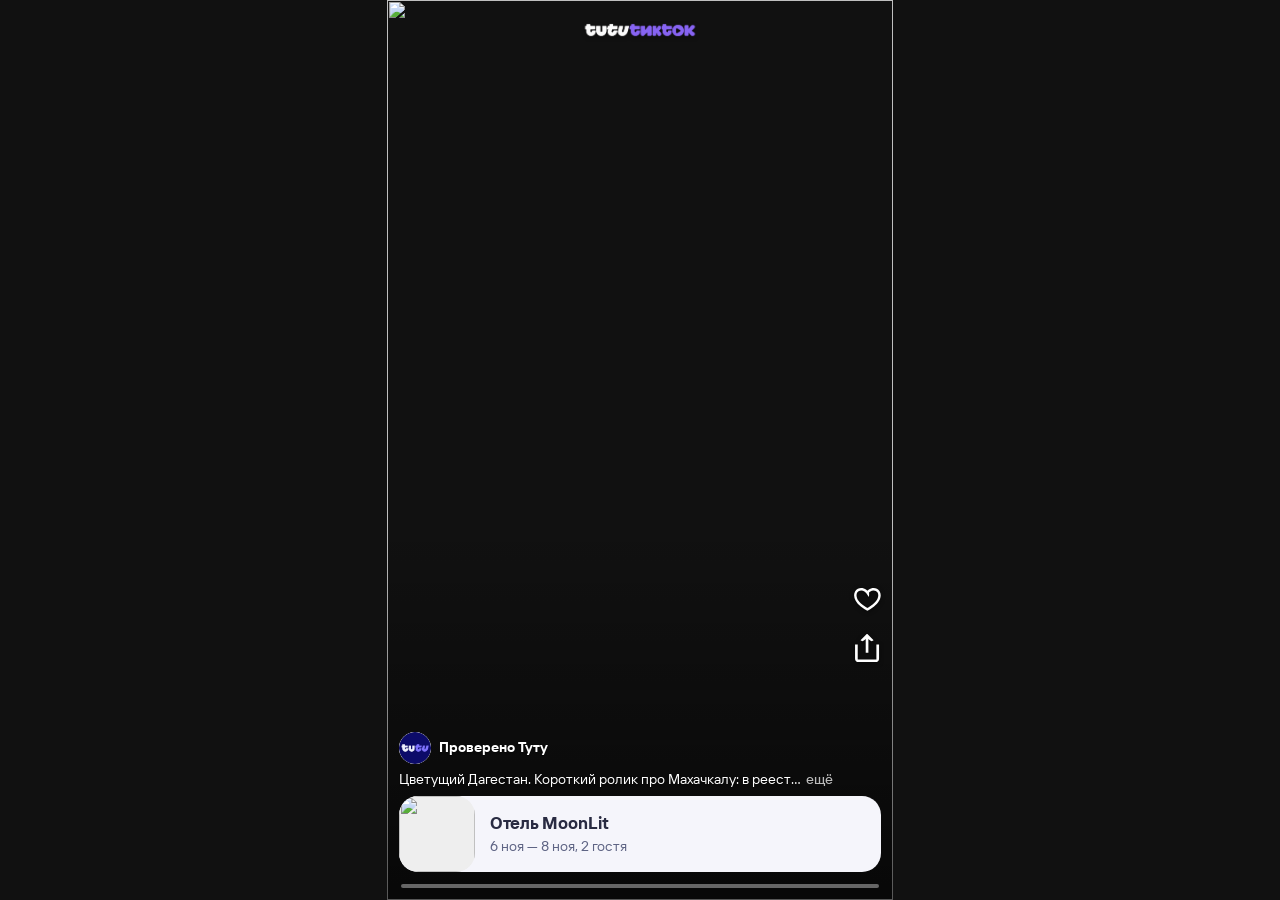
==== index.html @ d4007e40 "Fix feed playback startup and defer preloading" ====
<!DOCTYPE html>
<html lang="ru">
<head>
  <meta charset="utf-8" />
  <meta name="viewport" content="width=device-width, initial-scale=1, viewport-fit=cover" />
  <title>ТУТУТИКТОК — тревел лента</title>
  <link rel="icon" type="image/png" href="assets/brand/tututiktok-badge-transparent.png" />
  <link rel="icon" type="image/svg+xml" href="assets/brand/favicon.svg" />
  <link rel="apple-touch-icon" href="assets/brand/tututiktok-badge-transparent.png" />
  <link rel="preload" href="assets/fonts/tutu-sans-regular.woff2" as="font" type="font/woff2" crossorigin />
  <link rel="preload" href="assets/fonts/tutu-sans-bold.woff2" as="font" type="font/woff2" crossorigin />
  <link rel="preconnect" href="https://kinescope.io" crossorigin />
  <link rel="preconnect" href="https://player.kinescope.io" crossorigin />
  <link rel="stylesheet" href="feed.css?v=37" />
</head>
<body>
  <main class="phone">
    <div class="frame">
      <div class="feed" id="feed" tabindex="0"></div>
      <header class="topbar">
        <p class="brand"><img src="assets/brand/tututiktok-logo.png" alt="ТУТУТИКТОК" /></p>
      </header>
      <div class="scrub">
        <div class="scrub-bar"><div class="scrub-fill" id="scrub"></div><input id="seek" class="seek" type="range" min="0" max="1000" value="0" aria-label="Перемотать видео" /></div>
      </div>
      <p class="status" id="status" hidden></p>
      <button class="retry-button" id="retry" type="button" hidden>Повторить</button>
    </div>
  </main>
  <script>
    window.onKinescopeIframeAPIReady = window.onKinescopeIframeApiReady = function (factory) {
      window.__kinescopeFactory = factory;
      window.dispatchEvent(new Event("kinescope-ready"));
    };
  </script>
  <script async src="https://player.kinescope.io/latest/iframe.player.js"></script>
  <script src="feed-data.js?v=3"></script>
  <script src="feed.js?v=40"></script>
</body>
</html>
---- feed.css ----
@font-face {
  font-family: "Tutu Sans";
  src: url("assets/fonts/tutu-sans-regular.woff2") format("woff2");
  font-style: normal;
  font-weight: 400;
  font-display: swap;
}

@font-face {
  font-family: "Tutu Sans";
  src: url("assets/fonts/tutu-sans-medium.woff2") format("woff2");
  font-style: normal;
  font-weight: 500;
  font-display: swap;
}

@font-face {
  font-family: "Tutu Sans";
  src: url("assets/fonts/tutu-sans-demibold.woff2") format("woff2");
  font-style: normal;
  font-weight: 600;
  font-display: swap;
}

@font-face {
  font-family: "Tutu Sans";
  src: url("assets/fonts/tutu-sans-bold.woff2") format("woff2");
  font-style: normal;
  font-weight: 700;
  font-display: swap;
}

:root {
  color-scheme: dark;
  font-synthesis: none;
  --ink: #fff;
  --price: #6d4aff;
  --card: #fff;
}

* { box-sizing: border-box; }

html, body {
  margin: 0;
  height: 100%;
  background: #111;
  color: var(--ink);
  font-family: "Tutu Sans", -apple-system, BlinkMacSystemFont, "Segoe UI", sans-serif;
}

button, a { font-family: inherit; }

.phone {
  height: 100dvh;
  display: grid;
  place-items: center;
  background: #111;
}

.frame {
  --feed-safe-bottom: env(safe-area-inset-bottom);
  --feed-letterbox-inset: 0px;
  position: relative;
  width: min(100vw, calc(100dvh * 9 / 16));
  height: min(100dvh, calc(100vw * 16 / 9));
  overflow: hidden;
  background: #000;
  container-type: size;
}

@media (max-aspect-ratio: 9/16) {
  .frame {
    --feed-safe-bottom: 0px;
    --feed-letterbox-inset: env(safe-area-inset-bottom);
  }
}

.player-slot {
  position: absolute;
  inset: 0;
  z-index: 1;
  background: #000;
  pointer-events: none;
}

.player-slot iframe,
.player-slot > div,
.player-slot video {
  width: 100%;
  height: 100%;
  border: 0;
  display: block;
}

.player-slot video { object-fit: cover; }

.feed {
  position: absolute;
  inset: 0;
  z-index: 2;
  overflow-y: scroll;
  scroll-snap-type: y mandatory;
  scrollbar-width: none;
}

.feed::-webkit-scrollbar { display: none; }

.slide {
  position: relative;
  height: 100cqh;
  scroll-snap-align: start;
  scroll-snap-stop: always;
}

.poster {
  position: absolute;
  inset: 0;
  z-index: 2;
  width: 100%;
  height: 100%;
  object-fit: cover;
  background: #111;
}

.slide.is-revealed .poster { display: none; }

.playback-state { position: absolute; z-index: 3; top: 48%; left: 50%; display: none; transform: translate(-50%, -50%); pointer-events: none; }
.slide.is-active.is-paused .playback-state { display: block; }
.playback-pause-icon { position: relative; display: block; width: 48px; height: 48px; border-radius: 50%; background: #0007; }
.playback-pause-icon::after { content: ""; position: absolute; top: 14px; left: 19px; border-top: 10px solid transparent; border-bottom: 10px solid transparent; border-left: 15px solid #fff; }

.shade {
  position: absolute;
  z-index: 2;
  left: 0;
  right: 0;
  bottom: 0;
  height: 42%;
  background: linear-gradient(to top, rgba(0, 0, 0, 0.55), transparent);
  pointer-events: none;
}

.topbar {
  position: absolute;
  z-index: 4;
  top: calc(8px + env(safe-area-inset-top));
  left: 8px;
  right: 8px;
  height: 44px;
  display: flex;
  justify-content: center;
  align-items: center;
  pointer-events: none;
}

.rail-btn {
  position: relative;
  pointer-events: auto;
  width: 44px;
  height: 44px;
  padding: 0;
  border: 0;
  background: transparent;
  color: #fff;
  display: grid;
  place-items: center;
  filter: drop-shadow(0 1px 2px rgba(0, 0, 0, 0.6));
  cursor: pointer;
  touch-action: manipulation;
  -webkit-tap-highlight-color: transparent;
  transition: transform 160ms ease;
}

.rail-btn:active { transform: scale(0.93); }
.rail-btn:focus { outline: none; }
.rail-btn:focus-visible .heart-icon,
.rail-btn:focus-visible .share-icon { filter: drop-shadow(0 0 5px #A181FF); }
@media (hover: hover) { .rail-btn:hover { transform: scale(1.08); } }

.brand {
  margin: 0;
  display: flex;
  justify-content: center;
  min-width: 0;
}

.brand img {
  display: block;
  width: min(100%, 218px);
  height: 42px;
  object-fit: cover;
  object-position: center;
  filter: drop-shadow(0 1px 2px rgba(0, 0, 0, 0.5));
}


.rail {
  position: absolute;
  z-index: 3;
  right: 4px;
  bottom: calc(230px - var(--feed-letterbox-inset));
  display: flex;
  flex-direction: column;
  align-items: center;
  gap: 4px;
}

.slide:has(.offer + .offer) .rail { bottom: calc(294px - var(--feed-letterbox-inset)); }

.heart-icon, .share-icon { position: relative; display: block; width: 27.3px; height: 27.3px; }
.heart-icon::before, .heart-icon::after, .share-icon::before { content: ""; position: absolute; inset: 0; background: currentColor; -webkit-mask-position: center; mask-position: center; -webkit-mask-size: contain; mask-size: contain; -webkit-mask-repeat: no-repeat; mask-repeat: no-repeat; }
.heart-icon::before { -webkit-mask-image: url("assets/brand/feed-like-shape.svg"); mask-image: url("assets/brand/feed-like-shape.svg"); }
.heart-icon::after { background: #FD5623; -webkit-mask-image: url("assets/brand/feed-like-shape-fill.svg"); mask-image: url("assets/brand/feed-like-shape-fill.svg"); clip-path: inset(100% 0 0); transition: clip-path 280ms cubic-bezier(.2,.8,.2,1); }
.rail-btn.is-on .heart-icon::after { clip-path: inset(0); }
.rail-btn.is-on .heart-icon { animation: like-bounce 460ms cubic-bezier(.2,.8,.2,1) both; }
.share-icon::before { -webkit-mask-image: url("assets/brand/feed-share.svg"); mask-image: url("assets/brand/feed-share.svg"); }
@keyframes like-bounce { 0% { transform: translateY(0) scale(1); } 38% { transform: translateY(-6px) scale(1.2); } 68% { transform: translateY(2px) scale(.92); } 100% { transform: translateY(0) scale(1); } }
@media (prefers-reduced-motion: reduce) { .heart-icon::after { transition: none; } .rail-btn.is-on .heart-icon { animation: none; } }

.dock {
  position: absolute;
  z-index: 3;
  left: 12px;
  right: 12px;
  bottom: calc(28px + var(--feed-safe-bottom));
  display: flex;
  flex-direction: column;
  gap: 8px;
}

.author {
  display: flex;
  flex-direction: column;
  align-items: stretch;
  gap: 7px;
  padding-right: 48px;
}

.author-line { display: flex; align-items: center; gap: 8px; min-width: 0; }
.caption-line { display: flex; align-items: baseline; gap: 5px; min-width: 0; }

.avatar {
  width: 32px;
  height: 32px;
  border-radius: 50%;
  background: #d9d9d9;
  color: #222;
  display: grid;
  place-items: center;
  font-size: 14px;
  font-weight: 500;
  flex: none;
}
.avatar img { width: 100%; height: 100%; object-fit: cover; border-radius: inherit; }

.name,
.caption {
  margin: 0;
  text-shadow: 0 1px 2px rgba(0, 0, 0, 0.55);
}

.name {
  min-width: 0;
  overflow: hidden;
  font-size: 14px;
  font-weight: 700;
  line-height: 1.2;
  text-overflow: ellipsis;
  white-space: nowrap;
}

.caption {
  flex: 1;
  min-width: 0;
  overflow: hidden;
  font-size: 14px;
  font-weight: 400;
  line-height: 1.25;
  text-overflow: ellipsis;
  white-space: nowrap;
}

.bio.is-open .caption-line { display: block; }
.bio.is-open .caption {
  overflow: visible;
  text-overflow: clip;
  white-space: normal;
}

.more {
  flex: none;
  padding: 0;
  border: 0;
  background: none;
  color: rgba(255, 255, 255, 0.72);
  font-size: 14px;
  font-weight: 500;
  line-height: 1.25;
  white-space: nowrap;
}

.more[hidden] { display: none; }

.offer {
  height: 56px;
  display: grid;
  grid-template-columns: 40px 1fr 20px;
  align-items: center;
  gap: 8px;
  padding: 0 12px 0 8px;
  border-radius: 12px;
  background: var(--card);
  color: #111;
  text-decoration: none;
}

.thumb {
  width: 40px;
  height: 40px;
  border-radius: 8px;
  object-fit: cover;
  background: #eee;
}

.offer-text {
  min-width: 0;
  display: flex;
  flex-direction: column;
  gap: 1px;
}

.offer-title {
  font-size: 14px;
  font-weight: 500;
  line-height: 1.2;
  white-space: nowrap;
  overflow: hidden;
  text-overflow: ellipsis;
}

.offer-price {
  font-size: 13px;
  font-weight: 500;
  line-height: 1.2;
  color: var(--price);
}

.offer--hotel {
  height: 76px;
  grid-template-columns: 76px minmax(0, 1fr);
  gap: 0;
  padding: 0;
  overflow: hidden;
  border-radius: 19px;
  background: #f5f5fb;
  color: #292b42;
}

.offer--hotel .thumb {
  width: 76px;
  height: 76px;
  border-radius: 19px;
}

.offer--hotel .offer-text { gap: 5px; padding: 0 15px; }
.offer--hotel .offer-title { font-size: 17px; font-weight: 700; line-height: 1.15; }
.offer-stay { overflow: hidden; color: #5e6484; font-size: 14px; line-height: 1.2; text-overflow: ellipsis; white-space: nowrap; }
.offer--hotel .chevron { display: none; }

.chevron {
  color: #8a8a8a;
  display: grid;
  place-items: center;
}

.scrub {
  position: absolute;
  z-index: 4;
  left: 14px;
  right: 14px;
  bottom: calc(12px + var(--feed-safe-bottom));
  height: 4px;
  pointer-events: none;
}

.scrub-bar {
  position: absolute;
  top: 0;
  left: 0;
  right: 0;
  height: 4px;
  background: rgba(255, 255, 255, 0.38);
  border-radius: 999px;
  overflow: visible;
}

.scrub-fill {
  position: relative;
  z-index: 1;
  width: 0%;
  height: 100%;
  background: #A181FF;
  border-radius: 999px;
}

.seek { position: absolute; top: 50%; left: 0; width: 100%; height: 40px; margin: 0; opacity: 0; cursor: pointer; pointer-events: auto; transform: translateY(-50%); }
.scrub-bar:focus-within { background: rgba(255, 255, 255, 0.55); }

.status {
  position: absolute;
  z-index: 5;
  left: 16px;
  right: 16px;
  top: 50%;
  transform: translateY(-50%);
  margin: 0;
  text-align: center;
  font-size: 14px;
  line-height: 1.4;
}

.retry-button { position: absolute; z-index: 6; top: calc(50% + 45px); left: 50%; min-height: 42px; padding: 0 18px; border: 1px solid #fff; border-radius: 9px; background: #ffffffee; color: #2e234d; font-size: 13px; font-weight: 700; transform: translateX(-50%); }
.retry-button:hover, .retry-button:focus-visible { background: #fff; outline: 2px solid #b6a5ff; }
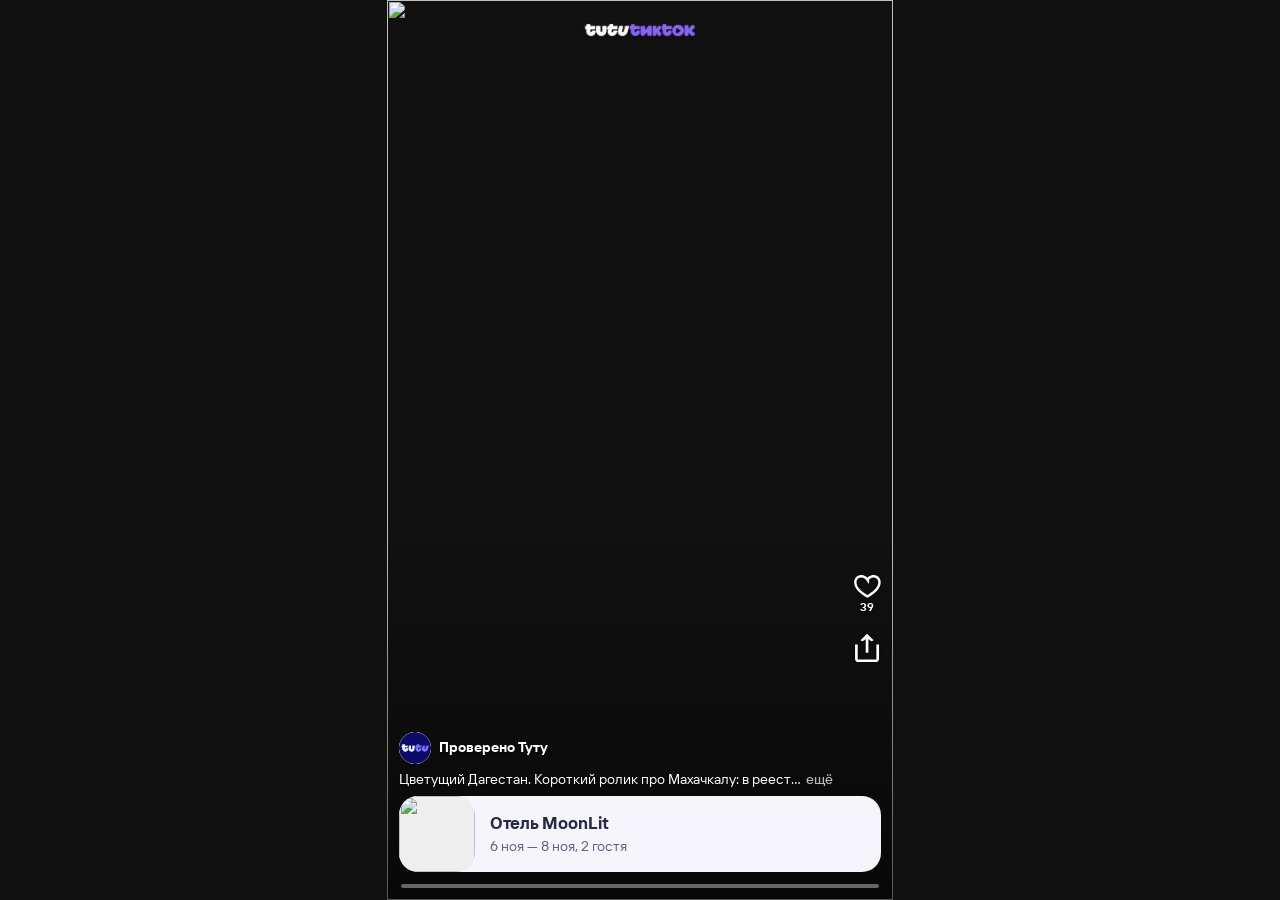
==== commit eb21922d: "Optimize feed buffering and player recovery" ====
--- a/index.html
+++ b/index.html
@@ -11,7 +11,7 @@
   <link rel="preload" href="assets/fonts/tutu-sans-bold.woff2" as="font" type="font/woff2" crossorigin />
   <link rel="preconnect" href="https://kinescope.io" crossorigin />
   <link rel="preconnect" href="https://player.kinescope.io" crossorigin />
-  <link rel="stylesheet" href="feed.css?v=37" />
+  <link rel="stylesheet" href="feed.css?v=38" />
 </head>
 <body>
   <main class="phone">
@@ -35,6 +35,6 @@
   </script>
   <script async src="https://player.kinescope.io/latest/iframe.player.js"></script>
   <script src="feed-data.js?v=3"></script>
-  <script src="feed.js?v=40"></script>
+  <script src="feed.js?v=43"></script>
 </body>
 </html>
--- a/feed.css
+++ b/feed.css
@@ -173,6 +173,8 @@
 
 .rail-btn:active { transform: scale(0.93); }
 .rail-btn:focus { outline: none; }
+.rail-btn[data-action="like"] { display: flex; height: 58px; flex-direction: column; align-items: center; justify-content: center; gap: 1px; }
+.rail-count { color: #fff; font-size: 11px; font-weight: 700; line-height: 1; text-shadow: 0 1px 2px rgba(0, 0, 0, .6); }
 .rail-btn:focus-visible .heart-icon,
 .rail-btn:focus-visible .share-icon { filter: drop-shadow(0 0 5px #A181FF); }
 @media (hover: hover) { .rail-btn:hover { transform: scale(1.08); } }
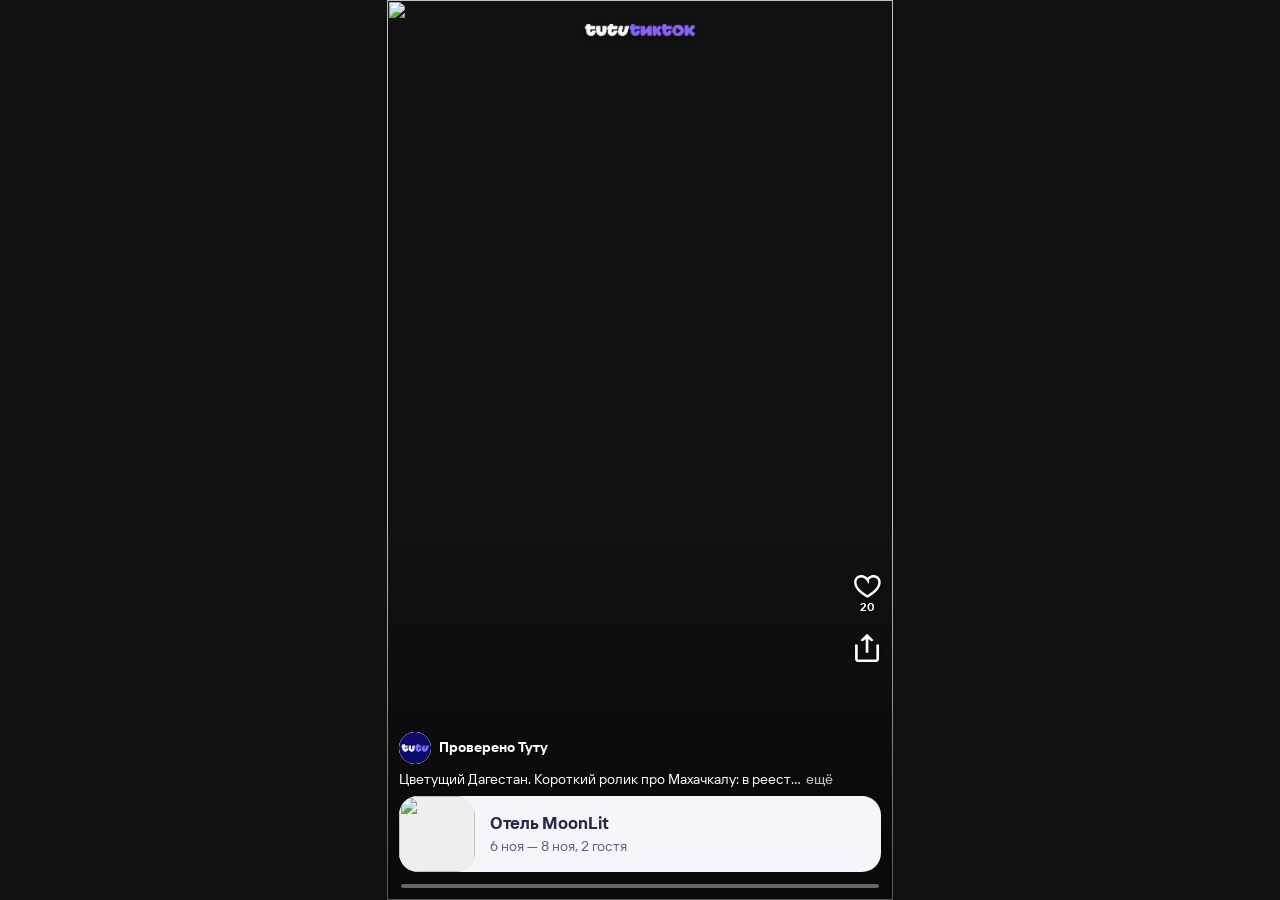
==== commit fe95d707: "Improve offer cards and like interactions" ====
--- a/index.html
+++ b/index.html
@@ -11,7 +11,7 @@
   <link rel="preload" href="assets/fonts/tutu-sans-bold.woff2" as="font" type="font/woff2" crossorigin />
   <link rel="preconnect" href="https://kinescope.io" crossorigin />
   <link rel="preconnect" href="https://player.kinescope.io" crossorigin />
-  <link rel="stylesheet" href="feed.css?v=38" />
+  <link rel="stylesheet" href="feed.css?v=42" />
 </head>
 <body>
   <main class="phone">
@@ -34,7 +34,7 @@
     };
   </script>
   <script async src="https://player.kinescope.io/latest/iframe.player.js"></script>
-  <script src="feed-data.js?v=3"></script>
-  <script src="feed.js?v=43"></script>
+  <script src="feed-data.js?v=4"></script>
+  <script src="feed.js?v=47"></script>
 </body>
 </html>
--- a/feed.css
+++ b/feed.css
@@ -207,8 +207,6 @@
   gap: 4px;
 }
 
-.slide:has(.offer + .offer) .rail { bottom: calc(294px - var(--feed-letterbox-inset)); }
-
 .heart-icon, .share-icon { position: relative; display: block; width: 27.3px; height: 27.3px; }
 .heart-icon::before, .heart-icon::after, .share-icon::before { content: ""; position: absolute; inset: 0; background: currentColor; -webkit-mask-position: center; mask-position: center; -webkit-mask-size: contain; mask-size: contain; -webkit-mask-repeat: no-repeat; mask-repeat: no-repeat; }
 .heart-icon::before { -webkit-mask-image: url("assets/brand/feed-like-shape.svg"); mask-image: url("assets/brand/feed-like-shape.svg"); }
@@ -216,8 +214,11 @@
 .rail-btn.is-on .heart-icon::after { clip-path: inset(0); }
 .rail-btn.is-on .heart-icon { animation: like-bounce 460ms cubic-bezier(.2,.8,.2,1) both; }
 .share-icon::before { -webkit-mask-image: url("assets/brand/feed-share.svg"); mask-image: url("assets/brand/feed-share.svg"); }
+.double-tap-like { position: absolute; z-index: 4; top: 50%; left: 50%; width: 112px; height: 112px; background: #FD5623; -webkit-mask: url("assets/brand/feed-like-shape-fill.svg") center / contain no-repeat; mask: url("assets/brand/feed-like-shape-fill.svg") center / contain no-repeat; opacity: 0; pointer-events: none; transform: translate(-50%, -50%) scale(.35) rotate(-12deg); filter: drop-shadow(0 5px 12px #0005); }
+.double-tap-like.is-visible { animation: double-tap-like 680ms cubic-bezier(.2,.8,.2,1) both; }
 @keyframes like-bounce { 0% { transform: translateY(0) scale(1); } 38% { transform: translateY(-6px) scale(1.2); } 68% { transform: translateY(2px) scale(.92); } 100% { transform: translateY(0) scale(1); } }
-@media (prefers-reduced-motion: reduce) { .heart-icon::after { transition: none; } .rail-btn.is-on .heart-icon { animation: none; } }
+@keyframes double-tap-like { 0% { opacity: 0; transform: translate(-50%, -50%) scale(.35) rotate(-12deg); } 18% { opacity: 1; transform: translate(-50%, -50%) scale(1.18) rotate(5deg); } 48% { opacity: 1; transform: translate(-50%, -50%) scale(.98) rotate(0); } 100% { opacity: 0; transform: translate(-50%, -50%) scale(1.06) rotate(0); } }
+@media (prefers-reduced-motion: reduce) { .heart-icon::after { transition: none; } .rail-btn.is-on .heart-icon, .double-tap-like.is-visible { animation: none; opacity: 1; transform: translate(-50%, -50%) scale(1); } }
 
 .dock {
   position: absolute;
@@ -302,6 +303,13 @@
 }
 
 .more[hidden] { display: none; }
+
+.offers {
+  display: flex;
+  flex-direction: column;
+  gap: 8px;
+  min-width: 0;
+}
 
 .offer {
   height: 56px;
@@ -316,6 +324,23 @@
   text-decoration: none;
 }
 
+.offer--transport {
+  height: 76px;
+  grid-template-columns: 58px minmax(0, 1fr) 20px;
+  padding: 0 12px 0 0;
+  overflow: hidden;
+}
+
+.offer-icon {
+  align-self: stretch;
+  display: block;
+  width: 58px;
+  height: 76px;
+  object-fit: contain;
+  object-position: center;
+  border-radius: 0;
+}
+
 .thumb {
   width: 40px;
   height: 40px;
@@ -367,7 +392,8 @@
 .offer--hotel .offer-text { gap: 5px; padding: 0 15px; }
 .offer--hotel .offer-title { font-size: 17px; font-weight: 700; line-height: 1.15; }
 .offer-stay { overflow: hidden; color: #5e6484; font-size: 14px; line-height: 1.2; text-overflow: ellipsis; white-space: nowrap; }
-.offer--hotel .chevron { display: none; }
+.offer--hotel .chevron,
+.offer--transport .chevron { display: none; }
 
 .chevron {
   color: #8a8a8a;
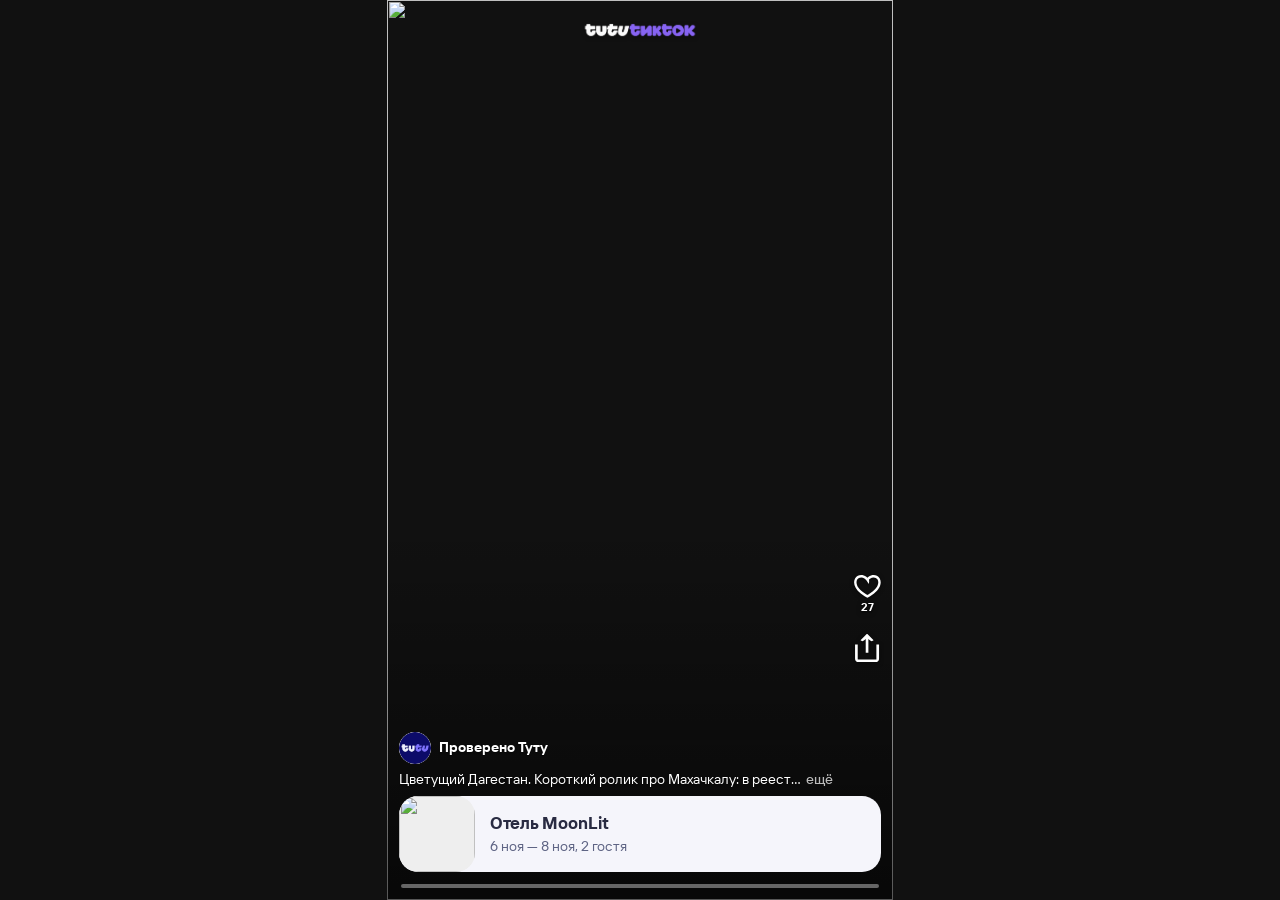
==== commit a7c09d6b: "2810_1820" ====
--- a/index.html
+++ b/index.html
@@ -35,6 +35,6 @@
   </script>
   <script async src="https://player.kinescope.io/latest/iframe.player.js"></script>
   <script src="feed-data.js?v=4"></script>
-  <script src="feed.js?v=47"></script>
+  <script src="feed.js?v=48"></script>
 </body>
 </html>
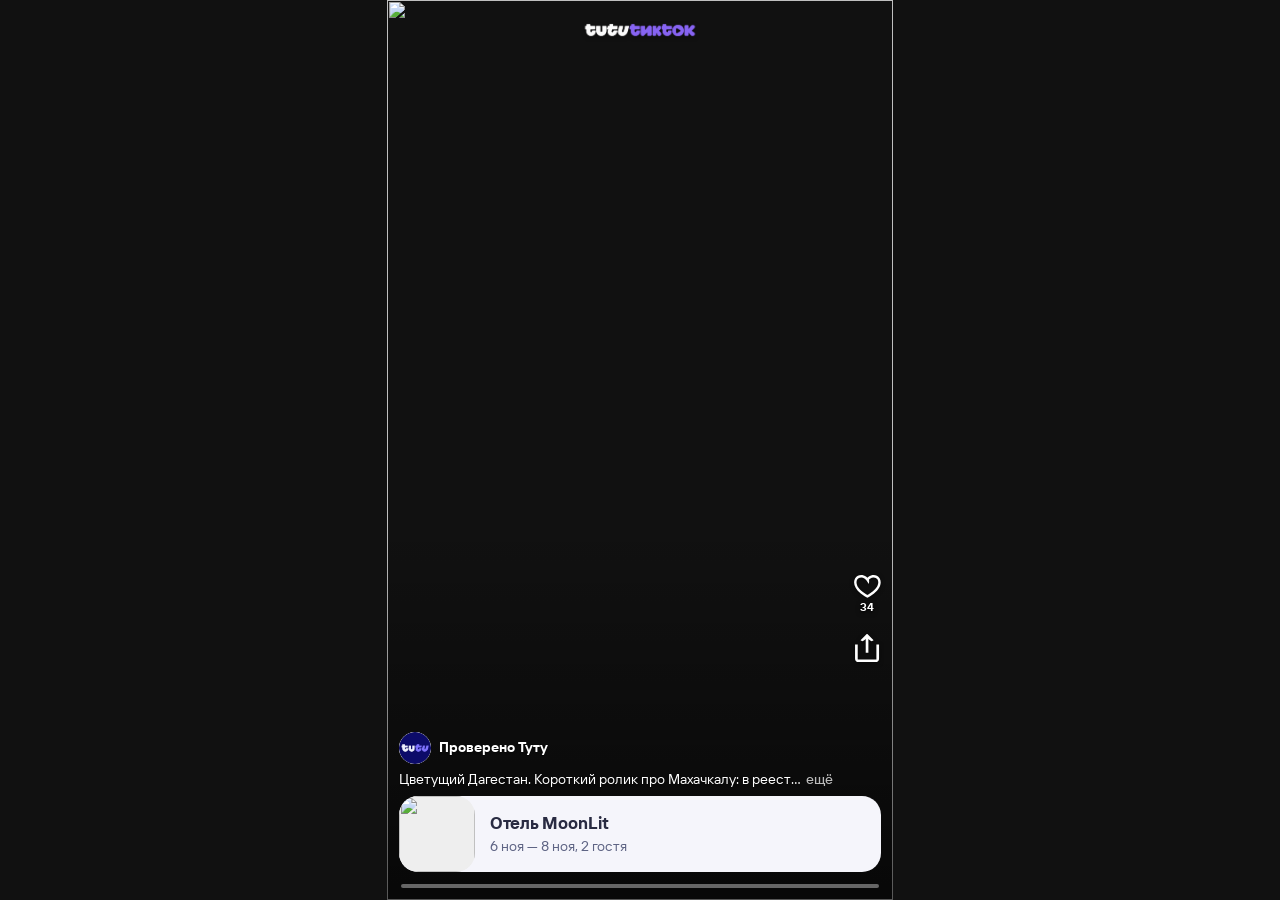
==== commit 85c55556: "Handle blocked video autoplay in iOS WebView" ====
--- a/index.html
+++ b/index.html
@@ -11,7 +11,7 @@
   <link rel="preload" href="assets/fonts/tutu-sans-bold.woff2" as="font" type="font/woff2" crossorigin />
   <link rel="preconnect" href="https://kinescope.io" crossorigin />
   <link rel="preconnect" href="https://player.kinescope.io" crossorigin />
-  <link rel="stylesheet" href="feed.css?v=42" />
+  <link rel="stylesheet" href="feed.css?v=44" />
 </head>
 <body>
   <main class="phone">
@@ -35,6 +35,6 @@
   </script>
   <script async src="https://player.kinescope.io/latest/iframe.player.js"></script>
   <script src="feed-data.js?v=4"></script>
-  <script src="feed.js?v=48"></script>
+  <script src="feed.js?v=49"></script>
 </body>
 </html>
--- a/feed.css
+++ b/feed.css
@@ -81,6 +81,14 @@
   z-index: 1;
   background: #000;
   pointer-events: none;
+}
+
+/* When WebView blocks autoplay, expose the player's own Play button. Keep
+   the rest of the slide available for vertical scrolling. */
+.slide.is-gesture-required .player-slot {
+  z-index: 3;
+  pointer-events: auto;
+  clip-path: circle(76px at 50% 48%);
 }
 
 .player-slot iframe,
@@ -99,6 +107,8 @@
   inset: 0;
   z-index: 2;
   overflow-y: scroll;
+  -webkit-overflow-scrolling: touch;
+  touch-action: pan-y;
   scroll-snap-type: y mandatory;
   scrollbar-width: none;
 }
@@ -107,7 +117,7 @@
 
 .slide {
   position: relative;
-  height: 100cqh;
+  height: 100%;
   scroll-snap-align: start;
   scroll-snap-stop: always;
 }
@@ -126,6 +136,7 @@
 
 .playback-state { position: absolute; z-index: 3; top: 48%; left: 50%; display: none; transform: translate(-50%, -50%); pointer-events: none; }
 .slide.is-active.is-paused .playback-state { display: block; }
+.slide.is-active.is-gesture-required .playback-state { display: none; }
 .playback-pause-icon { position: relative; display: block; width: 48px; height: 48px; border-radius: 50%; background: #0007; }
 .playback-pause-icon::after { content: ""; position: absolute; top: 14px; left: 19px; border-top: 10px solid transparent; border-bottom: 10px solid transparent; border-left: 15px solid #fff; }
 
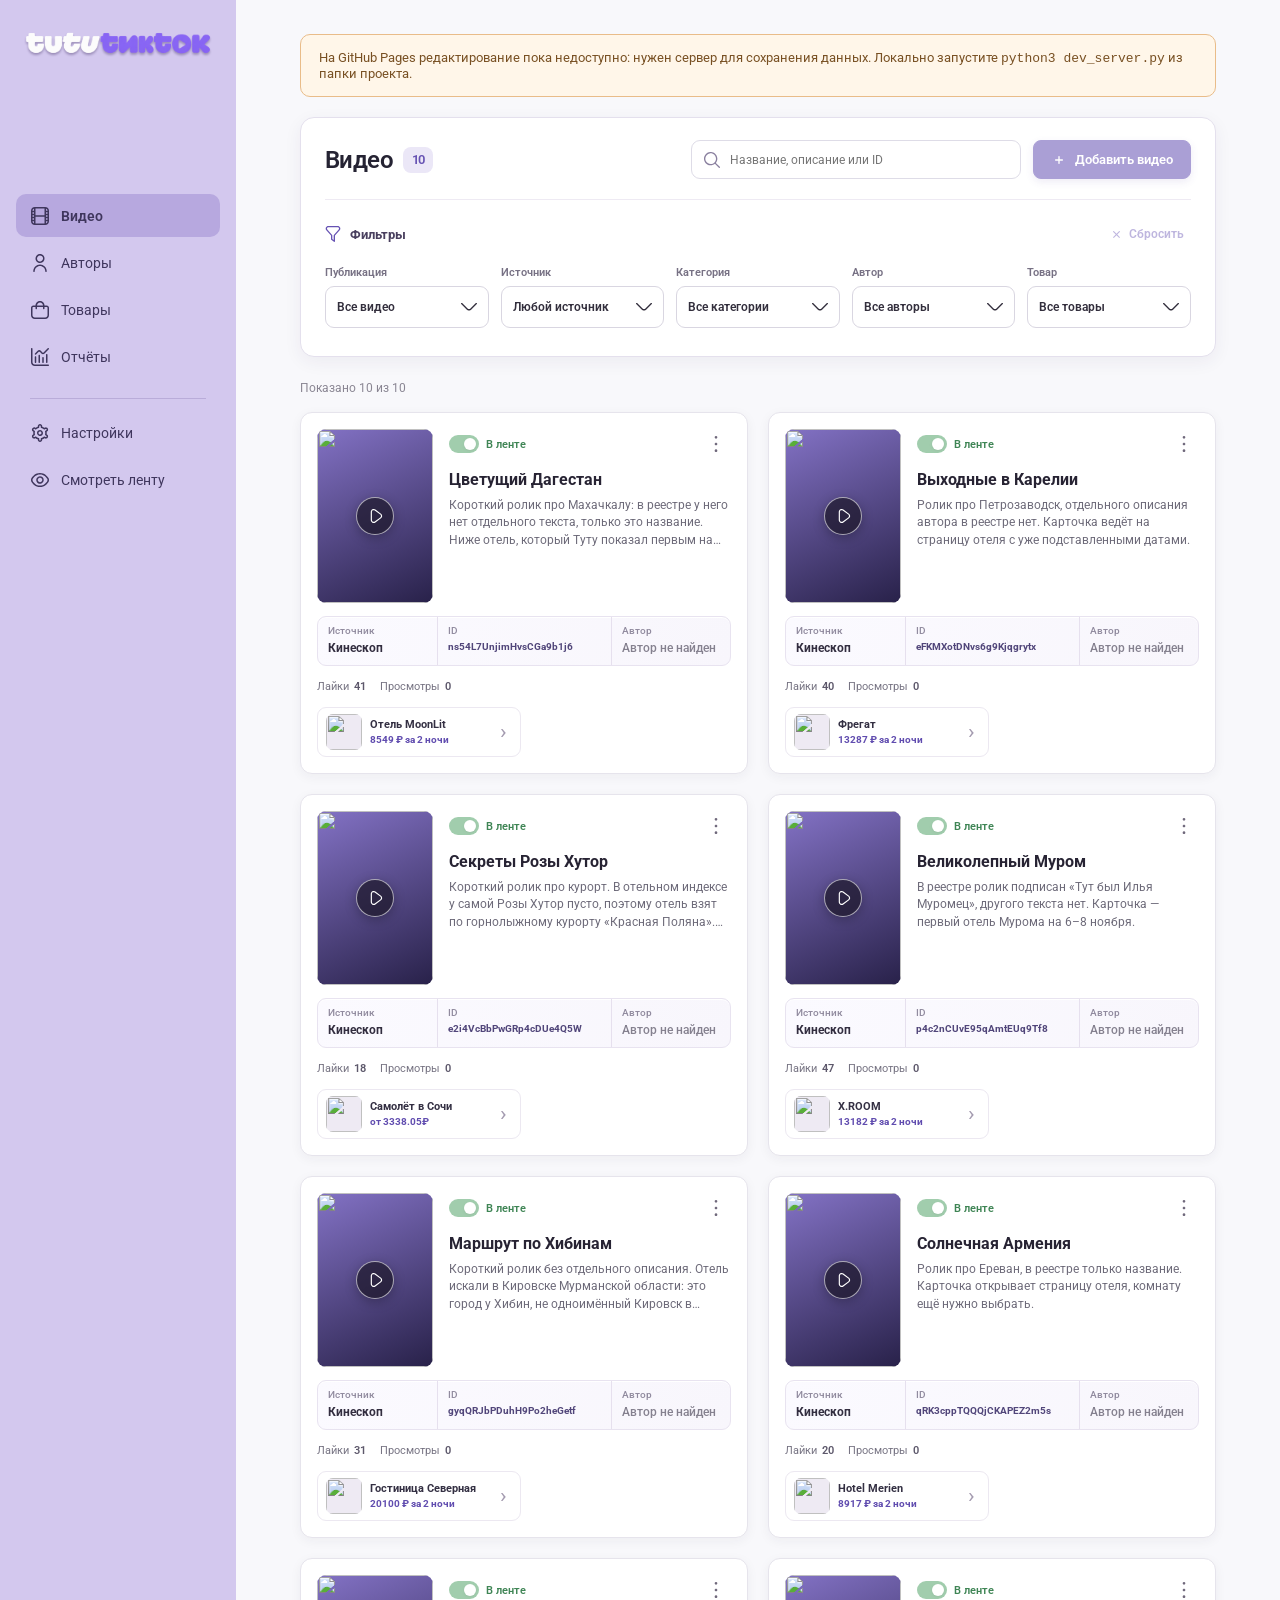
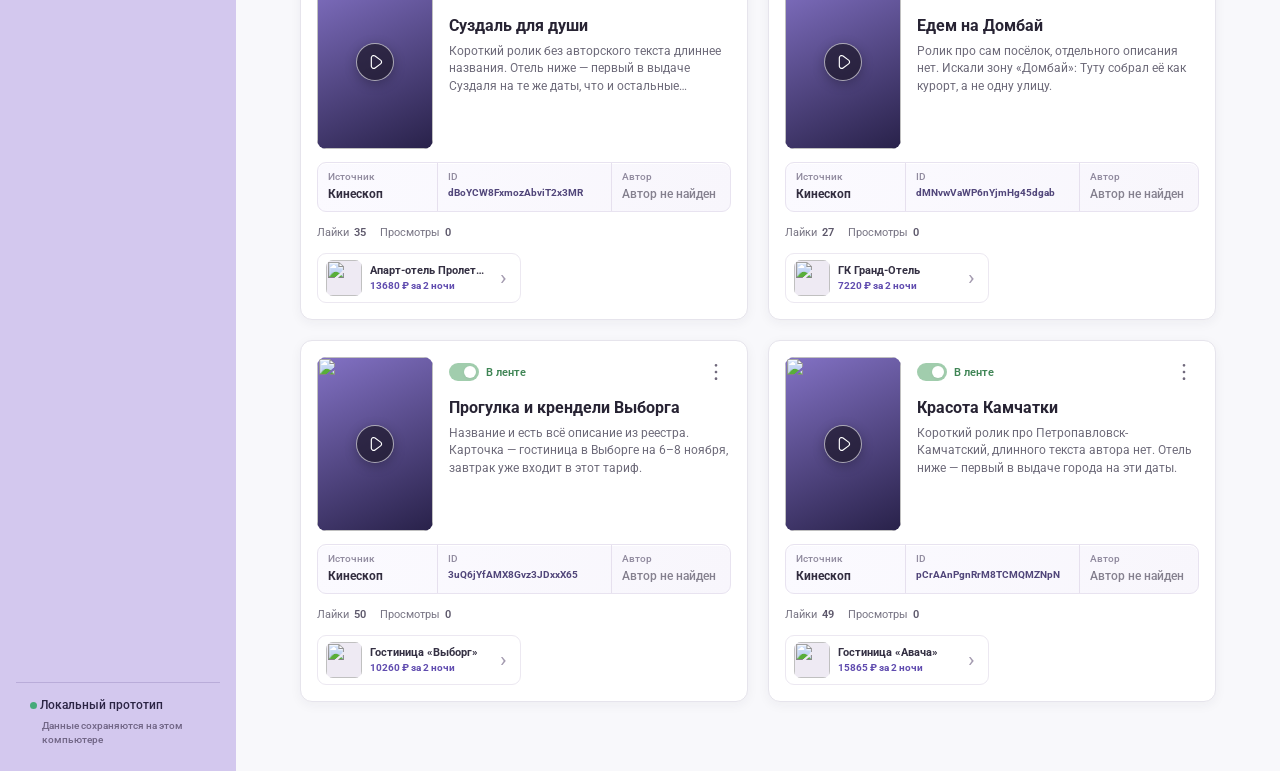
==== commit 136577d0: "Open admin from GitHub Pages root" ====
--- a/index.html
+++ b/index.html
@@ -1,40 +1,16 @@
-<!DOCTYPE html>
+<!doctype html>
 <html lang="ru">
 <head>
-  <meta charset="utf-8" />
-  <meta name="viewport" content="width=device-width, initial-scale=1, viewport-fit=cover" />
-  <title>ТУТУТИКТОК — тревел лента</title>
-  <link rel="icon" type="image/png" href="assets/brand/tututiktok-badge-transparent.png" />
-  <link rel="icon" type="image/svg+xml" href="assets/brand/favicon.svg" />
-  <link rel="apple-touch-icon" href="assets/brand/tututiktok-badge-transparent.png" />
-  <link rel="preload" href="assets/fonts/tutu-sans-regular.woff2" as="font" type="font/woff2" crossorigin />
-  <link rel="preload" href="assets/fonts/tutu-sans-bold.woff2" as="font" type="font/woff2" crossorigin />
-  <link rel="preconnect" href="https://kinescope.io" crossorigin />
-  <link rel="preconnect" href="https://player.kinescope.io" crossorigin />
-  <link rel="stylesheet" href="feed.css?v=44" />
+  <meta charset="utf-8">
+  <meta name="viewport" content="width=device-width, initial-scale=1">
+  <meta http-equiv="refresh" content="0;url=admin.html">
+  <title>ТУТУТИКТОК · Админка</title>
+  <script>
+    const destination = new URLSearchParams(location.search).has("video") ? "feed.html" : "admin.html";
+    location.replace(new URL(destination + location.search + location.hash, location.href));
+  </script>
 </head>
 <body>
-  <main class="phone">
-    <div class="frame">
-      <div class="feed" id="feed" tabindex="0"></div>
-      <header class="topbar">
-        <p class="brand"><img src="assets/brand/tututiktok-logo.png" alt="ТУТУТИКТОК" /></p>
-      </header>
-      <div class="scrub">
-        <div class="scrub-bar"><div class="scrub-fill" id="scrub"></div><input id="seek" class="seek" type="range" min="0" max="1000" value="0" aria-label="Перемотать видео" /></div>
-      </div>
-      <p class="status" id="status" hidden></p>
-      <button class="retry-button" id="retry" type="button" hidden>Повторить</button>
-    </div>
-  </main>
-  <script>
-    window.onKinescopeIframeAPIReady = window.onKinescopeIframeApiReady = function (factory) {
-      window.__kinescopeFactory = factory;
-      window.dispatchEvent(new Event("kinescope-ready"));
-    };
-  </script>
-  <script async src="https://player.kinescope.io/latest/iframe.player.js"></script>
-  <script src="feed-data.js?v=4"></script>
-  <script src="feed.js?v=49"></script>
+  <p><a href="admin.html">Открыть админку</a></p>
 </body>
 </html>
